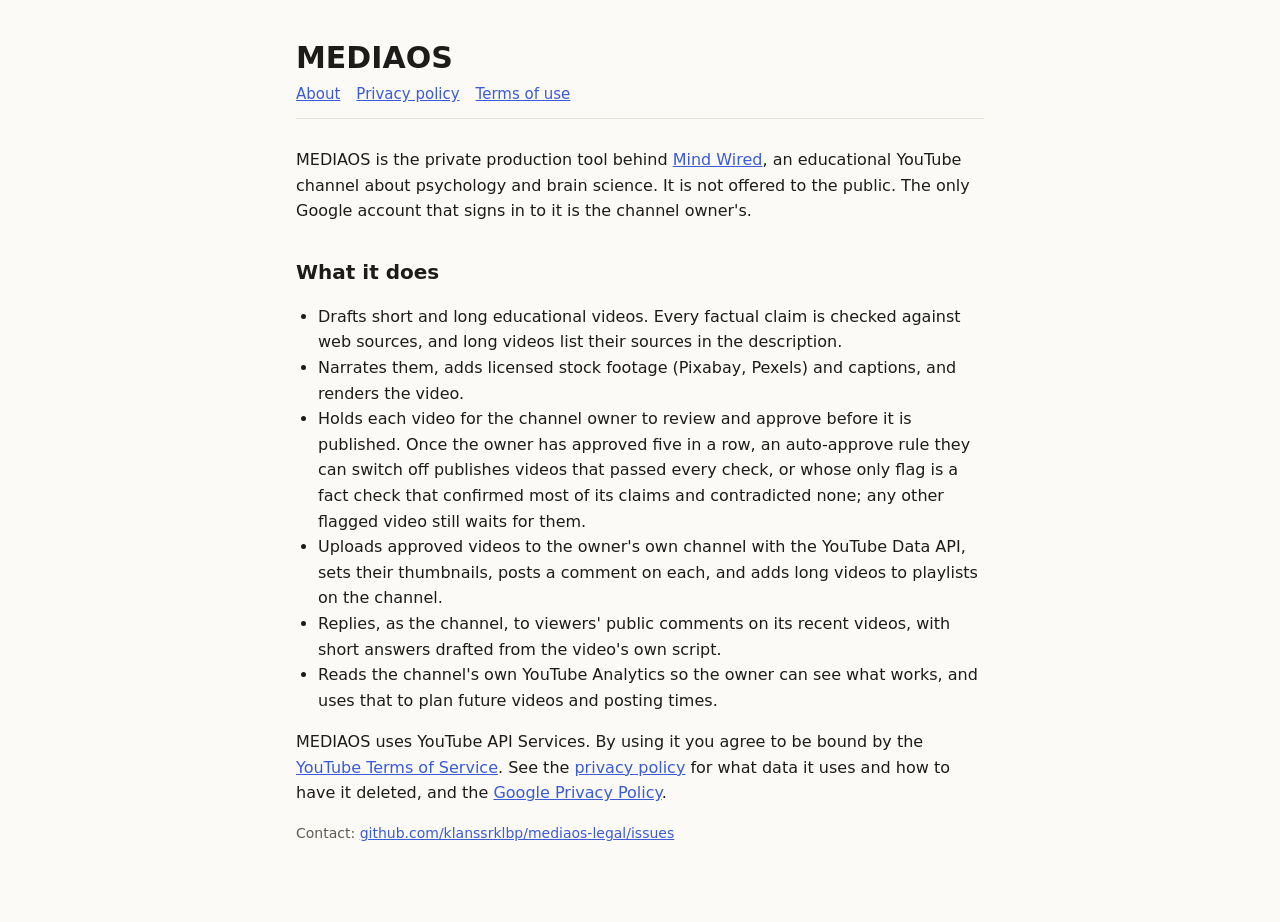
==== index.html @ 4d479176 "About, privacy policy and terms of use for MEDIAOS" ====
<!doctype html>
<html lang="en">
<head>
<meta charset="utf-8">
<meta name="viewport" content="width=device-width, initial-scale=1">
<title>MEDIAOS</title>
<link rel="stylesheet" href="style.css">
</head>
<body>
<main>
<header>
  <h1>MEDIAOS</h1>
  <nav><a href="index.html">About</a><a href="privacy.html">Privacy policy</a><a href="terms.html">Terms of use</a></nav>
</header>

<p>MEDIAOS is the private production tool behind
<a href="https://www.youtube.com/channel/UC03Km7HQGzirD11yuq0Xg3w">Mind Wired</a>, an educational YouTube channel about psychology and brain science.
It is not offered to the public. The only Google account that signs in to it is the channel owner's.</p>

<h2>What it does</h2>
<ul>
  <li>Drafts short and long educational videos. Every factual claim is checked against web sources, and long videos list their sources in the description.</li>
  <li>Narrates them, adds licensed stock footage (Pixabay, Pexels) and captions, and renders the video.</li>
  <li>Holds each video for the channel owner to review and approve before it is published. Once the owner has approved five in a row, an auto-approve rule they can switch off publishes videos that passed every check, or whose only flag is a fact check that confirmed most of its claims and contradicted none; any other flagged video still waits for them.</li>
  <li>Uploads approved videos to the owner's own channel with the YouTube Data API, sets their thumbnails, posts a comment on each, and adds long videos to playlists on the channel.</li>
  <li>Replies, as the channel, to viewers' public comments on its recent videos, with short answers drafted from the video's own script.</li>
  <li>Reads the channel's own YouTube Analytics so the owner can see what works, and uses that to plan future videos and posting times.</li>
</ul>

<p>MEDIAOS uses YouTube API Services. By using it you agree to be bound by the
<a href="https://www.youtube.com/t/terms">YouTube Terms of Service</a>.
See the <a href="privacy.html">privacy policy</a> for what data it uses and how to have it deleted, and the
<a href="https://policies.google.com/privacy">Google Privacy Policy</a>.</p>

<p class="muted">Contact: <a href="https://github.com/klanssrklbp/mediaos-legal/issues">github.com/klanssrklbp/mediaos-legal/issues</a></p>
</main>
</body>
</html>
---- style.css ----
:root {
  --bg: #fbfaf7;
  --ink: #1d1c1a;
  --muted: #5f5c55;
  --line: #e4e0d8;
  --accent: #3b5bdb;
}
@media (prefers-color-scheme: dark) {
  :root:not([data-theme="light"]) {
    --bg: #161514;
    --ink: #ecebe7;
    --muted: #a8a49b;
    --line: #2e2c29;
    --accent: #8ea4ff;
  }
}
:root[data-theme="dark"] {
  --bg: #161514;
  --ink: #ecebe7;
  --muted: #a8a49b;
  --line: #2e2c29;
  --accent: #8ea4ff;
}
* { box-sizing: border-box; }
body {
  margin: 0;
  background: var(--bg);
  color: var(--ink);
  font: 16px/1.6 system-ui, -apple-system, "Segoe UI", Roboto, sans-serif;
}
main { max-width: 720px; margin: 0 auto; padding: 40px 16px 64px; }
header { border-bottom: 1px solid var(--line); margin-bottom: 28px; padding-bottom: 12px; }
header nav { display: flex; gap: 16px; flex-wrap: wrap; font-size: 15px; }
h1 { font-size: 30px; line-height: 1.2; margin: 0 0 6px; }
h2 { font-size: 20px; margin: 32px 0 8px; }
p, li { color: var(--ink); }
.muted { color: var(--muted); font-size: 14px; }
a { color: var(--accent); }
ul { padding-left: 22px; }
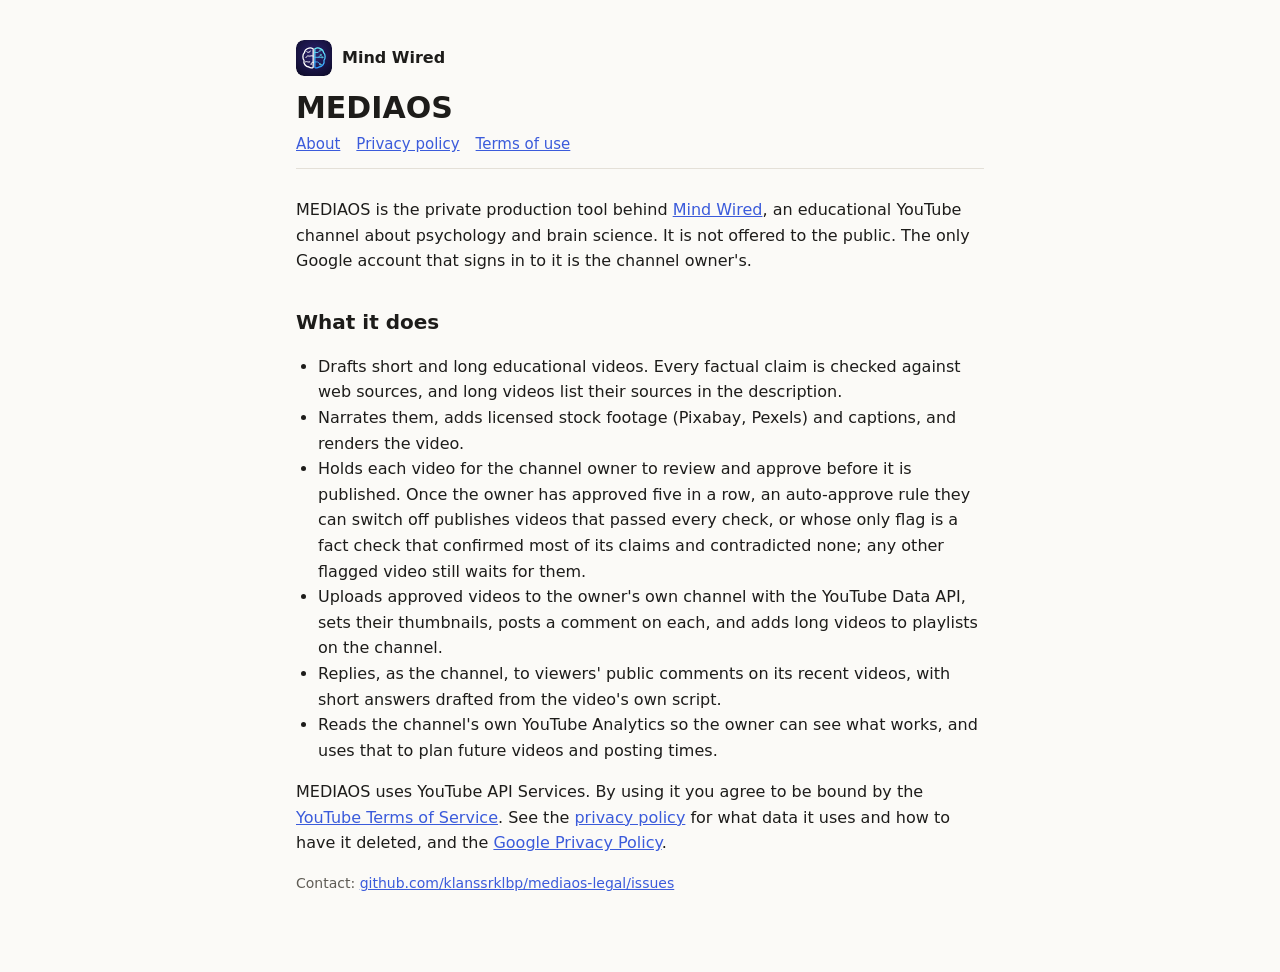
==== commit 28c072d6: "Add the Mind Wired logo" ====
--- a/index.html
+++ b/index.html
@@ -5,10 +5,12 @@
 <meta name="viewport" content="width=device-width, initial-scale=1">
 <title>MEDIAOS</title>
 <link rel="stylesheet" href="style.css">
+<link rel="icon" href="icon.svg" type="image/svg+xml">
 </head>
 <body>
 <main>
 <header>
+  <a class="brand" href="index.html"><img src="icon.svg" alt="" width="36" height="36">Mind Wired</a>
   <h1>MEDIAOS</h1>
   <nav><a href="index.html">About</a><a href="privacy.html">Privacy policy</a><a href="terms.html">Terms of use</a></nav>
 </header>
--- a/style.css
+++ b/style.css
@@ -37,3 +37,5 @@
 .muted { color: var(--muted); font-size: 14px; }
 a { color: var(--accent); }
 ul { padding-left: 22px; }
+.brand { display: inline-flex; align-items: center; gap: 10px; margin-bottom: 14px; color: var(--ink); font-weight: 700; text-decoration: none; }
+.brand img { border-radius: 8px; }
